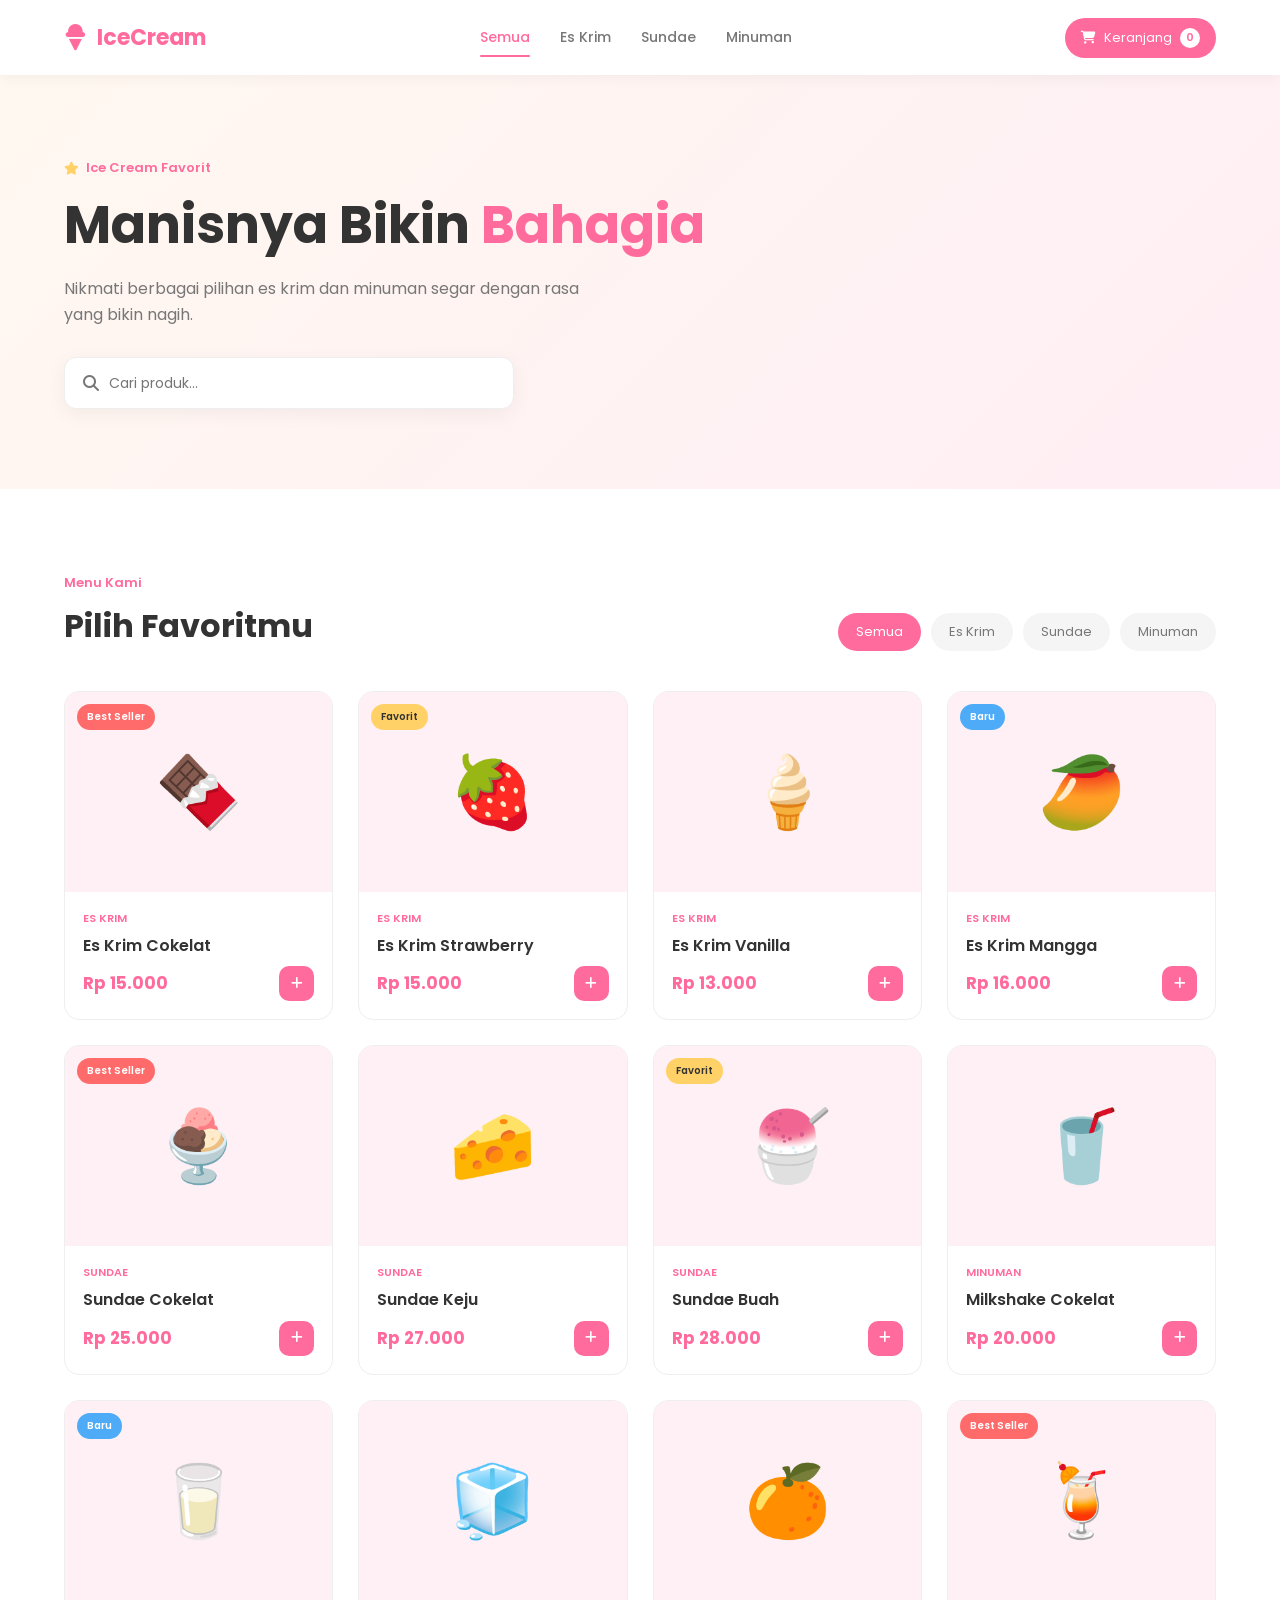
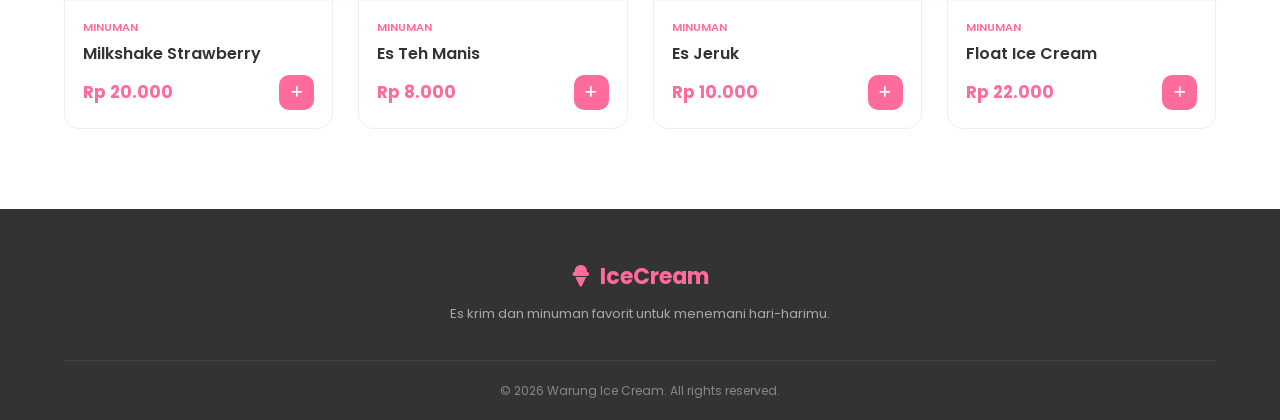
==== index.html @ 1f5b08a6 "tugas pertemuan 9" ====
<!DOCTYPE html>
<html lang="id">
<head>
    <meta charset="UTF-8">
    <meta name="viewport" content="width=device-width, initial-scale=1.0">

    <title>Warung Ice Cream</title>
    <script src="https://code.jquery.com/jquery-3.7.1.min.js"></script>
    <link
        rel="stylesheet"
        href="https://cdnjs.cloudflare.com/ajax/libs/font-awesome/6.4.0/css/all.min.css"
    >
    <link
        href="https://fonts.googleapis.com/css2?family=Poppins:wght@400;500;600;700&display=swap"
        rel="stylesheet"
    >
    <link rel="stylesheet" href="style.css">
</head>

<body>
    <nav class="navbar">
        <div class="container navbar-content">

            <div class="logo">
                <i class="fas fa-ice-cream"></i>
                <span>IceCream</span>
            </div>

            <div class="nav-menu">
                <a href="#" class="nav-link active" data-filter="all">
                    Semua
                </a>

                <a href="#" class="nav-link" data-filter="es-krim">
                    Es Krim
                </a>

                <a href="#" class="nav-link" data-filter="sundae">
                    Sundae
                </a>

                <a href="#" class="nav-link" data-filter="minuman">
                    Minuman
                </a>
            </div>

            <button class="cart-btn" id="openCart">
                <i class="fas fa-shopping-cart"></i>
                <span>Keranjang</span>
                <span class="cart-count">0</span>
            </button>

            <button class="hamburger" id="hamburger">
                <i class="fas fa-bars"></i>
            </button>

        </div>
    </nav>

    <section class="hero">
        <div class="container hero-content">

            <div class="hero-text">
                <span class="hero-label">
                    <i class="fas fa-star"></i>
                    Ice Cream Favorit
                </span>

                <h1>
                    Manisnya Bikin
                    <span>Bahagia</span>
                </h1>

                <p>
                    Nikmati berbagai pilihan es krim dan minuman
                    segar dengan rasa yang bikin nagih.
                </p>

                <div class="search-box">
                    <i class="fas fa-search"></i>

                    <input
                        type="text"
                        id="searchProduk"
                        placeholder="Cari produk..."
                    >
                </div>
            </div>

        </div>
    </section>

    <section class="produk-section">
        <div class="container">

            <div class="section-header">
                <div>
                    <span class="section-label">Menu Kami</span>
                    <h2>Pilih Favoritmu</h2>
                </div>

                <div class="filter-buttons">
                    <button
                        class="filter-btn active"
                        data-cat="all"
                    >
                        Semua
                    </button>

                    <button
                        class="filter-btn"
                        data-cat="es-krim"
                    >
                        Es Krim
                    </button>

                    <button
                        class="filter-btn"
                        data-cat="sundae"
                    >
                        Sundae
                    </button>

                    <button
                        class="filter-btn"
                        data-cat="minuman"
                    >
                        Minuman
                    </button>
                </div>
            </div>

            <div id="produkGrid" class="produk-grid">
            </div>

        </div>
    </section>

    <div class="cart-overlay" id="cartOverlay"></div>

    <aside class="cart-sidebar" id="cartSidebar">

        <div class="cart-header">
            <div>
                <h3>Keranjang</h3>
                <span>Pesanan kamu</span>
            </div>

            <button id="closeCart" class="close-cart">
                <i class="fas fa-times"></i>
            </button>
        </div>

        <div id="cartItems" class="cart-items">
        </div>

        <div class="cart-footer">

            <div class="cart-total">
                <span>Total</span>
                <strong id="cartTotal">
                    Rp 0
                </strong>
            </div>

            <button id="checkoutBtn" class="checkout-btn">
                <span>Checkout</span>
                <i class="fas fa-arrow-right"></i>
            </button>

        </div>

    </aside>

    <div class="toast" id="toast">
        <i class="fas fa-check-circle"></i>
        <span id="toastMessage"></span>
    </div>

    <footer class="footer">
        <div class="container">

            <div class="footer-content">

                <div class="footer-logo">
                    <i class="fas fa-ice-cream"></i>
                    <span>IceCream</span>
                </div>

                <p>
                    Es krim dan minuman favorit untuk
                    menemani hari-harimu.
                </p>

            </div>

            <div class="footer-bottom">
                <p>
                    &copy; 2026 Warung Ice Cream.
                    All rights reserved.
                </p>
            </div>

        </div>
    </footer>

    <script src="script.js"></script>

</body>
</html>
---- style.css ----
/* ================================
   RESET & GLOBAL
================================ */

* {
    margin: 0;
    padding: 0;
    box-sizing: border-box;
}

:root {
    --primary: #ff6b9d;
    --primary-dark: #e85587;
    --secondary: #ffd166;
    --cream: #fff8f0;
    --dark: #333333;
    --gray: #777777;
    --light-gray: #f5f5f5;
    --white: #ffffff;
    --border: #eeeeee;
    --success: #4caf50;
    --danger: #f44336;
}

html {
    scroll-behavior: smooth;
}

body {
    font-family: "Poppins", sans-serif;
    color: var(--dark);
    background: var(--cream);
    line-height: 1.6;
}

button,
input {
    font-family: inherit;
}

button {
    cursor: pointer;
    border: none;
}

a {
    text-decoration: none;
    color: inherit;
}

.container {
    width: 90%;
    max-width: 1200px;
    margin: 0 auto;
}


/* ================================
   NAVBAR
================================ */

.navbar {
    background: var(--white);
    position: sticky;
    top: 0;
    z-index: 1000;
    box-shadow: 0 2px 15px rgba(0, 0, 0, 0.05);
}

.navbar-content {
    height: 75px;
    display: flex;
    align-items: center;
    justify-content: space-between;
}

.logo {
    display: flex;
    align-items: center;
    gap: 10px;
    font-size: 22px;
    font-weight: 700;
    color: var(--primary);
}

.logo i {
    font-size: 26px;
}

.nav-menu {
    display: flex;
    align-items: center;
    gap: 30px;
}

.nav-link {
    color: var(--gray);
    font-size: 14px;
    font-weight: 500;
    position: relative;
    transition: 0.3s;
}

.nav-link:hover,
.nav-link.active {
    color: var(--primary);
}

.nav-link.active::after {
    content: "";
    position: absolute;
    width: 100%;
    height: 2px;
    background: var(--primary);
    bottom: -8px;
    left: 0;
    border-radius: 5px;
}

.cart-btn {
    display: flex;
    align-items: center;
    gap: 8px;
    background: var(--primary);
    color: var(--white);
    padding: 10px 16px;
    border-radius: 25px;
    font-size: 13px;
    transition: 0.3s;
}

.cart-btn:hover {
    background: var(--primary-dark);
    transform: translateY(-2px);
}

.cart-count {
    background: var(--white);
    color: var(--primary);
    min-width: 20px;
    height: 20px;
    display: flex;
    align-items: center;
    justify-content: center;
    border-radius: 50%;
    font-size: 11px;
    font-weight: 600;
}

.hamburger {
    display: none;
    background: transparent;
    color: var(--dark);
    font-size: 22px;
}


/* ================================
   HERO
================================ */

.hero {
    padding: 80px 0;
    background: linear-gradient(
        135deg,
        #fff8f0 0%,
        #ffeef5 100%
    );
}

.hero-content {
    display: flex;
    align-items: center;
}

.hero-text {
    max-width: 650px;
}

.hero-label {
    display: inline-flex;
    align-items: center;
    gap: 7px;
    color: var(--primary);
    font-size: 13px;
    font-weight: 600;
    margin-bottom: 15px;
}

.hero-label i {
    color: var(--secondary);
}

.hero h1 {
    font-size: 52px;
    line-height: 1.2;
    margin-bottom: 20px;
}

.hero h1 span {
    color: var(--primary);
}

.hero p {
    color: var(--gray);
    max-width: 550px;
    margin-bottom: 30px;
}

.search-box {
    width: 100%;
    max-width: 450px;
    height: 52px;
    background: var(--white);
    border: 1px solid var(--border);
    border-radius: 12px;
    display: flex;
    align-items: center;
    padding: 0 18px;
    gap: 10px;
    box-shadow: 0 5px 20px rgba(0, 0, 0, 0.05);
}

.search-box i {
    color: var(--gray);
}

.search-box input {
    border: none;
    outline: none;
    width: 100%;
    font-size: 14px;
}


/* ================================
   PRODUK
================================ */

.produk-section {
    padding: 80px 0;
    background: var(--white);
}

.section-header {
    display: flex;
    justify-content: space-between;
    align-items: flex-end;
    margin-bottom: 40px;
}

.section-label {
    color: var(--primary);
    font-size: 13px;
    font-weight: 600;
}

.section-header h2 {
    font-size: 32px;
    margin-top: 5px;
}

.filter-buttons {
    display: flex;
    gap: 10px;
}

.filter-btn {
    padding: 9px 18px;
    border-radius: 20px;
    background: var(--light-gray);
    color: var(--gray);
    font-size: 13px;
    transition: 0.3s;
}

.filter-btn:hover,
.filter-btn.active {
    background: var(--primary);
    color: var(--white);
}

.produk-grid {
    display: grid;
    grid-template-columns: repeat(4, 1fr);
    gap: 25px;
}


/* ================================
   PRODUCT CARD
================================ */

.produk-card {
    background: var(--white);
    border: 1px solid var(--border);
    border-radius: 15px;
    overflow: hidden;
    position: relative;
    transition: 0.3s;
}

.produk-card:hover {
    transform: translateY(-5px);
    box-shadow: 0 12px 30px rgba(0, 0, 0, 0.08);
}

.produk-image {
    height: 200px;
    background: #fff0f5;
    display: flex;
    align-items: center;
    justify-content: center;
    font-size: 70px;
    position: relative;
}

.produk-badge {
    position: absolute;
    top: 12px;
    left: 12px;
    padding: 5px 10px;
    border-radius: 20px;
    font-size: 10px;
    font-weight: 600;
}

.produk-badge.hot {
    background: #ff6b6b;
    color: var(--white);
}

.produk-badge.new {
    background: #4dabf7;
    color: var(--white);
}

.produk-badge.favorit {
    background: var(--secondary);
    color: var(--dark);
}

.produk-info {
    padding: 18px;
}

.produk-category {
    color: var(--primary);
    font-size: 11px;
    text-transform: uppercase;
    font-weight: 600;
    margin-bottom: 5px;
}

.produk-name {
    font-size: 16px;
    font-weight: 600;
    margin-bottom: 8px;
}

.produk-bottom {
    display: flex;
    align-items: center;
    justify-content: space-between;
}

.produk-price {
    font-size: 17px;
    font-weight: 700;
    color: var(--primary);
}

.add-cart {
    width: 35px;
    height: 35px;
    background: var(--primary);
    color: var(--white);
    border-radius: 10px;
    display: flex;
    align-items: center;
    justify-content: center;
    transition: 0.3s;
}

.add-cart:hover {
    background: var(--primary-dark);
    transform: scale(1.08);
}


/* ================================
   CART SIDEBAR
================================ */

.cart-overlay {
    position: fixed;
    inset: 0;
    background: rgba(0, 0, 0, 0.4);
    z-index: 1999;
    opacity: 0;
    visibility: hidden;
    transition: 0.3s;
}

.cart-overlay.show {
    opacity: 1;
    visibility: visible;
}

.cart-sidebar {
    position: fixed;
    right: -420px;
    top: 0;
    width: 400px;
    height: 100vh;
    background: var(--white);
    z-index: 2000;
    transition: 0.3s;
    display: flex;
    flex-direction: column;
}

.cart-sidebar.show {
    right: 0;
}

.cart-header {
    padding: 25px;
    display: flex;
    align-items: center;
    justify-content: space-between;
    border-bottom: 1px solid var(--border);
}

.cart-header h3 {
    font-size: 20px;
}

.cart-header span {
    font-size: 12px;
    color: var(--gray);
}

.close-cart {
    width: 35px;
    height: 35px;
    border-radius: 50%;
    background: var(--light-gray);
    color: var(--gray);
}

.cart-items {
    flex: 1;
    overflow-y: auto;
    padding: 20px;
}

.empty-cart {
    text-align: center;
    color: var(--gray);
    padding: 60px 20px;
}

.empty-cart i {
    font-size: 50px;
    margin-bottom: 15px;
    color: #ddd;
}

.cart-item {
    display: flex;
    gap: 12px;
    padding: 15px 0;
    border-bottom: 1px solid var(--border);
}

.cart-item-image {
    width: 65px;
    height: 65px;
    background: #fff0f5;
    border-radius: 10px;
    display: flex;
    align-items: center;
    justify-content: center;
    font-size: 30px;
}

.cart-item-info {
    flex: 1;
}

.cart-item-name {
    font-size: 14px;
    font-weight: 600;
    margin-bottom: 4px;
}

.cart-item-price {
    font-size: 13px;
    color: var(--primary);
    font-weight: 600;
}

.cart-item-actions {
    display: flex;
    align-items: center;
    justify-content: space-between;
    margin-top: 8px;
}

.qty-control {
    display: flex;
    align-items: center;
    gap: 10px;
}

.qty-btn {
    width: 25px;
    height: 25px;
    border-radius: 6px;
    background: var(--light-gray);
    color: var(--dark);
}

.qty-value {
    font-size: 13px;
    font-weight: 600;
}

.remove-item {
    background: transparent;
    color: var(--danger);
    font-size: 12px;
}

.cart-footer {
    padding: 20px;
    border-top: 1px solid var(--border);
}

.cart-total {
    display: flex;
    justify-content: space-between;
    margin-bottom: 15px;
}

.cart-total span {
    color: var(--gray);
}

.cart-total strong {
    font-size: 20px;
    color: var(--primary);
}

.checkout-btn {
    width: 100%;
    padding: 14px;
    background: var(--primary);
    color: var(--white);
    border-radius: 10px;
    display: flex;
    align-items: center;
    justify-content: center;
    gap: 10px;
    font-weight: 600;
    transition: 0.3s;
}

.checkout-btn:hover {
    background: var(--primary-dark);
}


/* ================================
   TOAST
================================ */

.toast {
    position: fixed;
    right: 25px;
    bottom: 25px;
    background: var(--dark);
    color: var(--white);
    padding: 13px 18px;
    border-radius: 10px;
    display: flex;
    align-items: center;
    gap: 10px;
    transform: translateY(100px);
    opacity: 0;
    visibility: hidden;
    transition: 0.3s;
    z-index: 3000;
    font-size: 13px;
}

.toast.show {
    transform: translateY(0);
    opacity: 1;
    visibility: visible;
}

.toast i {
    color: var(--success);
}


/* ================================
   FOOTER
================================ */

.footer {
    background: var(--dark);
    color: var(--white);
    padding: 50px 0 20px;
}

.footer-content {
    text-align: center;
}

.footer-logo {
    display: inline-flex;
    align-items: center;
    gap: 10px;
    font-size: 22px;
    font-weight: 700;
    color: var(--primary);
    margin-bottom: 10px;
}

.footer-content p {
    color: #aaa;
    font-size: 13px;
}

.footer-bottom {
    border-top: 1px solid #444;
    margin-top: 35px;
    padding-top: 20px;
    text-align: center;
}

.footer-bottom p {
    color: #888;
    font-size: 12px;
}


/* ================================
   RESPONSIVE
================================ */

@media (max-width: 992px) {

    .produk-grid {
        grid-template-columns: repeat(3, 1fr);
    }

    .hero h1 {
        font-size: 45px;
    }
}


@media (max-width: 768px) {

    .nav-menu {
        display: none;
    }

    .cart-btn span:not(.cart-count) {
        display: none;
    }

    .hamburger {
        display: block;
    }

    .hero {
        padding: 60px 0;
    }

    .hero h1 {
        font-size: 40px;
    }

    .section-header {
        flex-direction: column;
        align-items: flex-start;
        gap: 20px;
    }

    .filter-buttons {
        width: 100%;
        overflow-x: auto;
        padding-bottom: 5px;
    }

    .produk-grid {
        grid-template-columns: repeat(2, 1fr);
    }

    .cart-sidebar {
        width: 90%;
        max-width: 400px;
    }
}


@media (max-width: 480px) {

    .navbar-content {
        height: 65px;
    }

    .logo {
        font-size: 18px;
    }

    .hero {
        padding: 50px 0;
    }

    .hero h1 {
        font-size: 32px;
    }

    .hero p {
        font-size: 13px;
    }

    .produk-section {
        padding: 60px 0;
    }

    .section-header h2 {
        font-size: 26px;
    }

    .produk-grid {
        grid-template-columns: 1fr;
    }

    .produk-image {
        height: 220px;
    }

    .cart-sidebar {
        width: 100%;
    }

    .toast {
        left: 20px;
        right: 20px;
        bottom: 20px;
    }
}
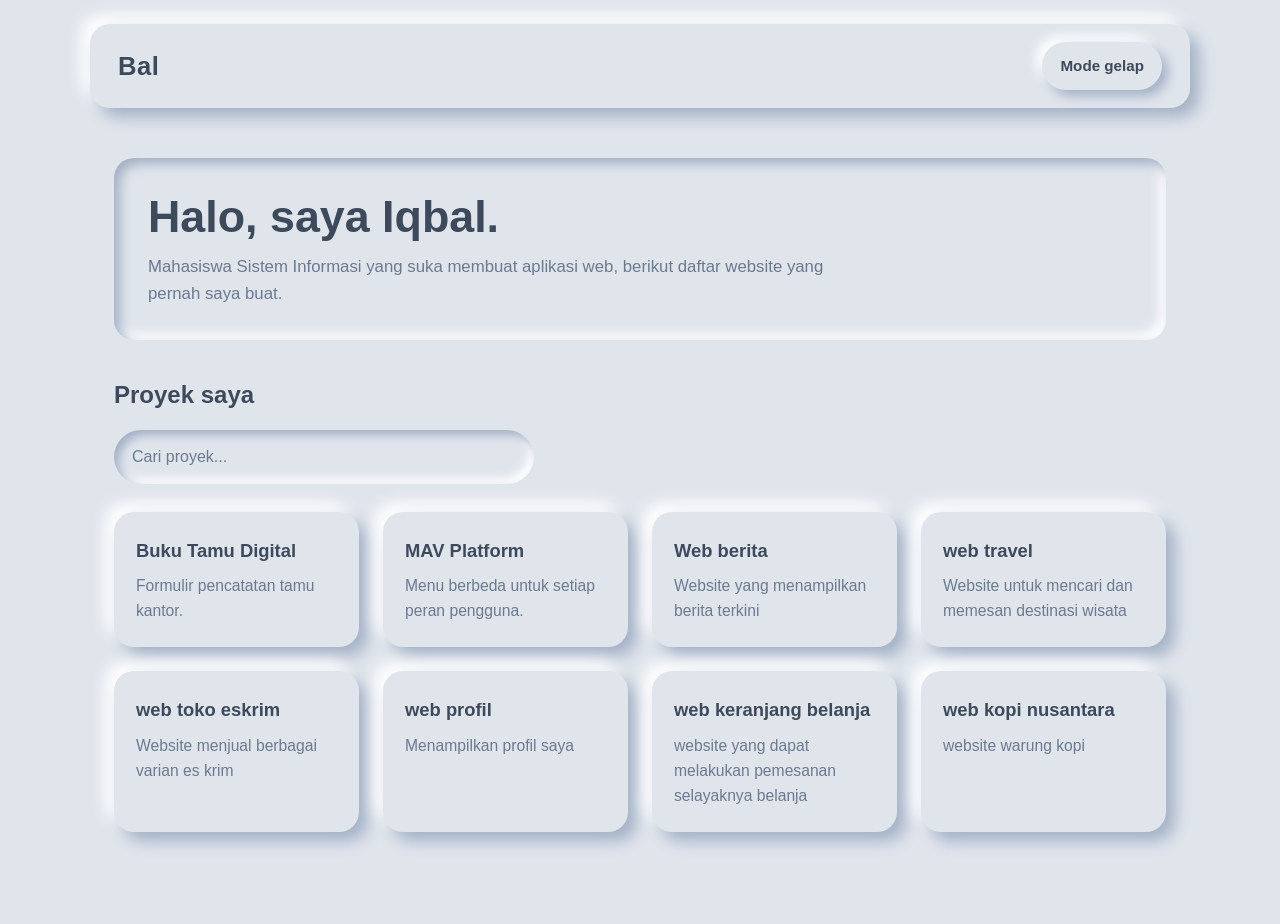
==== commit 5f8a32f3: "commit" ====
--- a/index.html
+++ b/index.html
@@ -1,210 +1,78 @@
 <!DOCTYPE html>
 <html lang="id">
+
 <head>
     <meta charset="UTF-8">
-    <meta name="viewport" content="width=device-width, initial-scale=1.0">
-
-    <title>Warung Ice Cream</title>
-    <script src="https://code.jquery.com/jquery-3.7.1.min.js"></script>
-    <link
-        rel="stylesheet"
-        href="https://cdnjs.cloudflare.com/ajax/libs/font-awesome/6.4.0/css/all.min.css"
-    >
-    <link
-        href="https://fonts.googleapis.com/css2?family=Poppins:wght@400;500;600;700&display=swap"
-        rel="stylesheet"
-    >
+    <meta name="viewport" content="width=device-width, initial-scale=1">
+    <title>Portofolio Iqbal</title>
+    <!-- Menghubungkan file CSS -->
     <link rel="stylesheet" href="style.css">
 </head>
 
 <body>
-    <nav class="navbar">
-        <div class="container navbar-content">
+    <!-- ===== Bagian atas ===== -->
+    <header class="header">
+        <h2 class="logo">Bal</h2>
+        <button id="tombol-tema">Mode gelap</button>
+    </header>
+    <main class="isi">
+        <!-- ===== Perkenalan ===== -->
+        <section class="perkenalan">
+            <h1>Halo, saya Iqbal.</h1>
+            <p>Mahasiswa Sistem Informasi yang suka membuat aplikasi web, berikut daftar website yang pernah saya buat.</p>
+        </section>
+        <!-- ===== Daftar proyek ===== -->
+        <h2>Proyek saya</h2>
+        <!-- Kotak pencarian (dipakai oleh script.js) -->
+        <input type="text" id="cari" placeholder="Cari proyek...">
+        <section class="daftar-proyek">
+            <!-- Satu kartu = satu proyek.
+href mengarah ke index.html di dalam folder proyek tersebut. -->
+            <a class="kartu" href="buku-tamu-digital/index.html">
+                <h3>Buku Tamu Digital</h3>
+                <p>Formulir pencatatan tamu kantor.</p>
+            </a>
+            <a class="kartu" href="mav-platform/index.html">
+                <h3>MAV Platform</h3>
+                <p>Menu berbeda untuk setiap peran pengguna.</p>
+            </a>
 
-            <div class="logo">
-                <i class="fas fa-ice-cream"></i>
-                <span>IceCream</span>
-            </div>
+            <a class="kartu" href="web-berita/index.html">
+                <h3>Web berita</h3>
+                <p>Website yang menampilkan berita terkini </p>
+            </a>
 
-            <div class="nav-menu">
-                <a href="#" class="nav-link active" data-filter="all">
-                    Semua
-                </a>
+            <a class="kartu" href="web-travel/index.html">
+                <h3>web travel</h3>
+                <p>Website untuk mencari dan memesan destinasi wisata</p>
+            </a>
 
-                <a href="#" class="nav-link" data-filter="es-krim">
-                    Es Krim
-                </a>
+            <a class="kartu" href="web-eskrim/index.html">
+                <h3>web toko eskrim</h3>
+                <p>Website menjual berbagai varian es krim</p>
+            </a>
 
-                <a href="#" class="nav-link" data-filter="sundae">
-                    Sundae
-                </a>
+            <a class="kartu" href="web-portofolio/indexx.html">
+                <h3>web profil</h3>
+                <p>Menampilkan profil saya</p>
+            </a>
 
-                <a href="#" class="nav-link" data-filter="minuman">
-                    Minuman
-                </a>
-            </div>
+            <a class="kartu" href="web-kernjang belanja/index.html">
+                <h3>web keranjang belanja</h3>
+                <p>website yang dapat melakukan pemesanan selayaknya belanja</p>
+            </a>
 
-            <button class="cart-btn" id="openCart">
-                <i class="fas fa-shopping-cart"></i>
-                <span>Keranjang</span>
-                <span class="cart-count">0</span>
-            </button>
+            <a class="kartu" href="web-kopi/index.html">
+                <h3>web kopi nusantara</h3>
+                <p>website warung kopi</p>
+            </a>
+            <!-- Mau menambah proyek? Salin satu blok <a class="kartu"> di atas,
+lalu ubah href, judul, dan deskripsinya. -->
+        </section>
+        <p id="pesan-kosong" class="pesan-kosong">Proyek tidak ditemukan.</p>
+    </main>
+    <!-- Menghubungkan file JavaScript (letakkan paling bawah) -->
+    <script src="script.js"></script>
+</body>
 
-            <button class="hamburger" id="hamburger">
-                <i class="fas fa-bars"></i>
-            </button>
-
-        </div>
-    </nav>
-
-    <section class="hero">
-        <div class="container hero-content">
-
-            <div class="hero-text">
-                <span class="hero-label">
-                    <i class="fas fa-star"></i>
-                    Ice Cream Favorit
-                </span>
-
-                <h1>
-                    Manisnya Bikin
-                    <span>Bahagia</span>
-                </h1>
-
-                <p>
-                    Nikmati berbagai pilihan es krim dan minuman
-                    segar dengan rasa yang bikin nagih.
-                </p>
-
-                <div class="search-box">
-                    <i class="fas fa-search"></i>
-
-                    <input
-                        type="text"
-                        id="searchProduk"
-                        placeholder="Cari produk..."
-                    >
-                </div>
-            </div>
-
-        </div>
-    </section>
-
-    <section class="produk-section">
-        <div class="container">
-
-            <div class="section-header">
-                <div>
-                    <span class="section-label">Menu Kami</span>
-                    <h2>Pilih Favoritmu</h2>
-                </div>
-
-                <div class="filter-buttons">
-                    <button
-                        class="filter-btn active"
-                        data-cat="all"
-                    >
-                        Semua
-                    </button>
-
-                    <button
-                        class="filter-btn"
-                        data-cat="es-krim"
-                    >
-                        Es Krim
-                    </button>
-
-                    <button
-                        class="filter-btn"
-                        data-cat="sundae"
-                    >
-                        Sundae
-                    </button>
-
-                    <button
-                        class="filter-btn"
-                        data-cat="minuman"
-                    >
-                        Minuman
-                    </button>
-                </div>
-            </div>
-
-            <div id="produkGrid" class="produk-grid">
-            </div>
-
-        </div>
-    </section>
-
-    <div class="cart-overlay" id="cartOverlay"></div>
-
-    <aside class="cart-sidebar" id="cartSidebar">
-
-        <div class="cart-header">
-            <div>
-                <h3>Keranjang</h3>
-                <span>Pesanan kamu</span>
-            </div>
-
-            <button id="closeCart" class="close-cart">
-                <i class="fas fa-times"></i>
-            </button>
-        </div>
-
-        <div id="cartItems" class="cart-items">
-        </div>
-
-        <div class="cart-footer">
-
-            <div class="cart-total">
-                <span>Total</span>
-                <strong id="cartTotal">
-                    Rp 0
-                </strong>
-            </div>
-
-            <button id="checkoutBtn" class="checkout-btn">
-                <span>Checkout</span>
-                <i class="fas fa-arrow-right"></i>
-            </button>
-
-        </div>
-
-    </aside>
-
-    <div class="toast" id="toast">
-        <i class="fas fa-check-circle"></i>
-        <span id="toastMessage"></span>
-    </div>
-
-    <footer class="footer">
-        <div class="container">
-
-            <div class="footer-content">
-
-                <div class="footer-logo">
-                    <i class="fas fa-ice-cream"></i>
-                    <span>IceCream</span>
-                </div>
-
-                <p>
-                    Es krim dan minuman favorit untuk
-                    menemani hari-harimu.
-                </p>
-
-            </div>
-
-            <div class="footer-bottom">
-                <p>
-                    &copy; 2026 Warung Ice Cream.
-                    All rights reserved.
-                </p>
-            </div>
-
-        </div>
-    </footer>
-
-    <script src="script.js"></script>
-
-</body>
 </html>
--- a/style.css
+++ b/style.css
@@ -1,759 +1,234 @@
-/* ================================
-   RESET & GLOBAL
-================================ */
+
+:root {
+  --bg: #e0e5ec;
+  --surface: #e0e5ec;
+  --text: #3d4a5c;
+  --muted: #6b7a90;
+  --accent: #6c63ff;
+  --shadow-dark: #a3b1c6;
+  --shadow-light: #ffffff;
+  --radius: 20px;
+  --radius-sm: 14px;
+}
+
+body.dark {
+  --bg: #2b2f36;
+  --surface: #2b2f36;
+  --text: #e6ebf2;
+  --muted: #a7b1c2;
+  --accent: #8b84ff;
+  --shadow-dark: #1f2228;
+  --shadow-light: #373c45;
+}
 
 * {
-    margin: 0;
-    padding: 0;
-    box-sizing: border-box;
-}
-
-:root {
-    --primary: #ff6b9d;
-    --primary-dark: #e85587;
-    --secondary: #ffd166;
-    --cream: #fff8f0;
-    --dark: #333333;
-    --gray: #777777;
-    --light-gray: #f5f5f5;
-    --white: #ffffff;
-    --border: #eeeeee;
-    --success: #4caf50;
-    --danger: #f44336;
-}
-
-html {
-    scroll-behavior: smooth;
+  box-sizing: border-box;
+}
+
+html, body {
+  margin: 0;
+  padding: 0;
 }
 
 body {
-    font-family: "Poppins", sans-serif;
-    color: var(--dark);
-    background: var(--cream);
-    line-height: 1.6;
-}
-
-button,
-input {
-    font-family: inherit;
-}
-
-button {
-    cursor: pointer;
-    border: none;
+  font-family: "Segoe UI", Tahoma, Geneva, Verdana, sans-serif;
+  background: var(--bg);
+  color: var(--text);
+  line-height: 1.6;
+  min-height: 100vh;
+  transition: background 0.3s ease, color 0.3s ease;
 }
 
 a {
-    text-decoration: none;
-    color: inherit;
-}
-
-.container {
-    width: 90%;
-    max-width: 1200px;
-    margin: 0 auto;
-}
-
-
-/* ================================
-   NAVBAR
-================================ */
-
-.navbar {
-    background: var(--white);
-    position: sticky;
-    top: 0;
-    z-index: 1000;
-    box-shadow: 0 2px 15px rgba(0, 0, 0, 0.05);
-}
-
-.navbar-content {
-    height: 75px;
-    display: flex;
-    align-items: center;
-    justify-content: space-between;
+  color: inherit;
+  text-decoration: none;
+}
+
+/* ===== Header ===== */
+.header {
+  max-width: 1100px;
+  margin: 24px auto 0;
+  padding: 18px 28px;
+  display: flex;
+  align-items: center;
+  justify-content: space-between;
+  background: var(--surface);
+  border-radius: var(--radius);
+  box-shadow: 9px 9px 16px var(--shadow-dark), -9px -9px 16px var(--shadow-light);
 }
 
 .logo {
-    display: flex;
-    align-items: center;
-    gap: 10px;
-    font-size: 22px;
-    font-weight: 700;
-    color: var(--primary);
-}
-
-.logo i {
-    font-size: 26px;
-}
-
-.nav-menu {
-    display: flex;
-    align-items: center;
-    gap: 30px;
-}
-
-.nav-link {
-    color: var(--gray);
-    font-size: 14px;
-    font-weight: 500;
-    position: relative;
-    transition: 0.3s;
-}
-
-.nav-link:hover,
-.nav-link.active {
-    color: var(--primary);
-}
-
-.nav-link.active::after {
-    content: "";
-    position: absolute;
-    width: 100%;
-    height: 2px;
-    background: var(--primary);
-    bottom: -8px;
-    left: 0;
-    border-radius: 5px;
-}
-
-.cart-btn {
-    display: flex;
-    align-items: center;
-    gap: 8px;
-    background: var(--primary);
-    color: var(--white);
-    padding: 10px 16px;
-    border-radius: 25px;
-    font-size: 13px;
-    transition: 0.3s;
-}
-
-.cart-btn:hover {
-    background: var(--primary-dark);
-    transform: translateY(-2px);
-}
-
-.cart-count {
-    background: var(--white);
-    color: var(--primary);
-    min-width: 20px;
-    height: 20px;
-    display: flex;
-    align-items: center;
-    justify-content: center;
-    border-radius: 50%;
-    font-size: 11px;
-    font-weight: 600;
-}
-
-.hamburger {
-    display: none;
-    background: transparent;
-    color: var(--dark);
-    font-size: 22px;
-}
-
-
-/* ================================
-   HERO
-================================ */
-
-.hero {
-    padding: 80px 0;
-    background: linear-gradient(
-        135deg,
-        #fff8f0 0%,
-        #ffeef5 100%
-    );
-}
-
-.hero-content {
-    display: flex;
-    align-items: center;
-}
-
-.hero-text {
-    max-width: 650px;
-}
-
-.hero-label {
-    display: inline-flex;
-    align-items: center;
-    gap: 7px;
-    color: var(--primary);
-    font-size: 13px;
-    font-weight: 600;
-    margin-bottom: 15px;
-}
-
-.hero-label i {
-    color: var(--secondary);
-}
-
-.hero h1 {
-    font-size: 52px;
-    line-height: 1.2;
-    margin-bottom: 20px;
-}
-
-.hero h1 span {
-    color: var(--primary);
-}
-
-.hero p {
-    color: var(--gray);
-    max-width: 550px;
-    margin-bottom: 30px;
-}
-
-.search-box {
-    width: 100%;
-    max-width: 450px;
-    height: 52px;
-    background: var(--white);
-    border: 1px solid var(--border);
-    border-radius: 12px;
-    display: flex;
-    align-items: center;
-    padding: 0 18px;
-    gap: 10px;
-    box-shadow: 0 5px 20px rgba(0, 0, 0, 0.05);
-}
-
-.search-box i {
-    color: var(--gray);
-}
-
-.search-box input {
-    border: none;
-    outline: none;
-    width: 100%;
-    font-size: 14px;
-}
-
-
-/* ================================
-   PRODUK
-================================ */
-
-.produk-section {
-    padding: 80px 0;
-    background: var(--white);
-}
-
-.section-header {
-    display: flex;
-    justify-content: space-between;
-    align-items: flex-end;
-    margin-bottom: 40px;
-}
-
-.section-label {
-    color: var(--primary);
-    font-size: 13px;
-    font-weight: 600;
-}
-
-.section-header h2 {
-    font-size: 32px;
-    margin-top: 5px;
-}
-
-.filter-buttons {
-    display: flex;
-    gap: 10px;
-}
-
-.filter-btn {
-    padding: 9px 18px;
-    border-radius: 20px;
-    background: var(--light-gray);
-    color: var(--gray);
-    font-size: 13px;
-    transition: 0.3s;
-}
-
-.filter-btn:hover,
-.filter-btn.active {
-    background: var(--primary);
-    color: var(--white);
-}
-
-.produk-grid {
-    display: grid;
-    grid-template-columns: repeat(4, 1fr);
-    gap: 25px;
-}
-
-
-/* ================================
-   PRODUCT CARD
-================================ */
-
-.produk-card {
-    background: var(--white);
-    border: 1px solid var(--border);
-    border-radius: 15px;
-    overflow: hidden;
-    position: relative;
-    transition: 0.3s;
-}
-
-.produk-card:hover {
-    transform: translateY(-5px);
-    box-shadow: 0 12px 30px rgba(0, 0, 0, 0.08);
-}
-
-.produk-image {
-    height: 200px;
-    background: #fff0f5;
-    display: flex;
-    align-items: center;
-    justify-content: center;
-    font-size: 70px;
-    position: relative;
-}
-
-.produk-badge {
-    position: absolute;
-    top: 12px;
-    left: 12px;
-    padding: 5px 10px;
-    border-radius: 20px;
-    font-size: 10px;
-    font-weight: 600;
-}
-
-.produk-badge.hot {
-    background: #ff6b6b;
-    color: var(--white);
-}
-
-.produk-badge.new {
-    background: #4dabf7;
-    color: var(--white);
-}
-
-.produk-badge.favorit {
-    background: var(--secondary);
-    color: var(--dark);
-}
-
-.produk-info {
-    padding: 18px;
-}
-
-.produk-category {
-    color: var(--primary);
-    font-size: 11px;
-    text-transform: uppercase;
-    font-weight: 600;
-    margin-bottom: 5px;
-}
-
-.produk-name {
-    font-size: 16px;
-    font-weight: 600;
-    margin-bottom: 8px;
-}
-
-.produk-bottom {
-    display: flex;
-    align-items: center;
-    justify-content: space-between;
-}
-
-.produk-price {
-    font-size: 17px;
-    font-weight: 700;
-    color: var(--primary);
-}
-
-.add-cart {
-    width: 35px;
-    height: 35px;
-    background: var(--primary);
-    color: var(--white);
-    border-radius: 10px;
-    display: flex;
-    align-items: center;
-    justify-content: center;
-    transition: 0.3s;
-}
-
-.add-cart:hover {
-    background: var(--primary-dark);
-    transform: scale(1.08);
-}
-
-
-/* ================================
-   CART SIDEBAR
-================================ */
-
-.cart-overlay {
-    position: fixed;
-    inset: 0;
-    background: rgba(0, 0, 0, 0.4);
-    z-index: 1999;
-    opacity: 0;
-    visibility: hidden;
-    transition: 0.3s;
-}
-
-.cart-overlay.show {
-    opacity: 1;
-    visibility: visible;
-}
-
-.cart-sidebar {
-    position: fixed;
-    right: -420px;
-    top: 0;
-    width: 400px;
-    height: 100vh;
-    background: var(--white);
-    z-index: 2000;
-    transition: 0.3s;
-    display: flex;
-    flex-direction: column;
-}
-
-.cart-sidebar.show {
-    right: 0;
-}
-
-.cart-header {
-    padding: 25px;
-    display: flex;
-    align-items: center;
-    justify-content: space-between;
-    border-bottom: 1px solid var(--border);
-}
-
-.cart-header h3 {
-    font-size: 20px;
-}
-
-.cart-header span {
-    font-size: 12px;
-    color: var(--gray);
-}
-
-.close-cart {
-    width: 35px;
-    height: 35px;
-    border-radius: 50%;
-    background: var(--light-gray);
-    color: var(--gray);
-}
-
-.cart-items {
-    flex: 1;
-    overflow-y: auto;
-    padding: 20px;
-}
-
-.empty-cart {
-    text-align: center;
-    color: var(--gray);
-    padding: 60px 20px;
-}
-
-.empty-cart i {
-    font-size: 50px;
-    margin-bottom: 15px;
-    color: #ddd;
-}
-
-.cart-item {
-    display: flex;
-    gap: 12px;
-    padding: 15px 0;
-    border-bottom: 1px solid var(--border);
-}
-
-.cart-item-image {
-    width: 65px;
-    height: 65px;
-    background: #fff0f5;
-    border-radius: 10px;
-    display: flex;
-    align-items: center;
-    justify-content: center;
-    font-size: 30px;
-}
-
-.cart-item-info {
-    flex: 1;
-}
-
-.cart-item-name {
-    font-size: 14px;
-    font-weight: 600;
-    margin-bottom: 4px;
-}
-
-.cart-item-price {
-    font-size: 13px;
-    color: var(--primary);
-    font-weight: 600;
-}
-
-.cart-item-actions {
-    display: flex;
-    align-items: center;
-    justify-content: space-between;
-    margin-top: 8px;
-}
-
-.qty-control {
-    display: flex;
-    align-items: center;
-    gap: 10px;
-}
-
-.qty-btn {
-    width: 25px;
-    height: 25px;
-    border-radius: 6px;
-    background: var(--light-gray);
-    color: var(--dark);
-}
-
-.qty-value {
-    font-size: 13px;
-    font-weight: 600;
-}
-
-.remove-item {
-    background: transparent;
-    color: var(--danger);
-    font-size: 12px;
-}
-
-.cart-footer {
-    padding: 20px;
-    border-top: 1px solid var(--border);
-}
-
-.cart-total {
-    display: flex;
-    justify-content: space-between;
-    margin-bottom: 15px;
-}
-
-.cart-total span {
-    color: var(--gray);
-}
-
-.cart-total strong {
-    font-size: 20px;
-    color: var(--primary);
-}
-
-.checkout-btn {
-    width: 100%;
-    padding: 14px;
-    background: var(--primary);
-    color: var(--white);
-    border-radius: 10px;
-    display: flex;
-    align-items: center;
-    justify-content: center;
-    gap: 10px;
-    font-weight: 600;
-    transition: 0.3s;
-}
-
-.checkout-btn:hover {
-    background: var(--primary-dark);
-}
-
-
-/* ================================
-   TOAST
-================================ */
-
-.toast {
-    position: fixed;
-    right: 25px;
-    bottom: 25px;
-    background: var(--dark);
-    color: var(--white);
-    padding: 13px 18px;
-    border-radius: 10px;
-    display: flex;
-    align-items: center;
-    gap: 10px;
-    transform: translateY(100px);
-    opacity: 0;
-    visibility: hidden;
-    transition: 0.3s;
-    z-index: 3000;
-    font-size: 13px;
-}
-
-.toast.show {
-    transform: translateY(0);
-    opacity: 1;
-    visibility: visible;
-}
-
-.toast i {
-    color: var(--success);
-}
-
-
-/* ================================
-   FOOTER
-================================ */
-
-.footer {
-    background: var(--dark);
-    color: var(--white);
-    padding: 50px 0 20px;
-}
-
-.footer-content {
-    text-align: center;
-}
-
-.footer-logo {
-    display: inline-flex;
-    align-items: center;
-    gap: 10px;
-    font-size: 22px;
-    font-weight: 700;
-    color: var(--primary);
-    margin-bottom: 10px;
-}
-
-.footer-content p {
-    color: #aaa;
-    font-size: 13px;
-}
-
-.footer-bottom {
-    border-top: 1px solid #444;
-    margin-top: 35px;
-    padding-top: 20px;
-    text-align: center;
-}
-
-.footer-bottom p {
-    color: #888;
-    font-size: 12px;
-}
-
-
-/* ================================
-   RESPONSIVE
-================================ */
-
-@media (max-width: 992px) {
-
-    .produk-grid {
-        grid-template-columns: repeat(3, 1fr);
-    }
-
-    .hero h1 {
-        font-size: 45px;
-    }
-}
-
-
-@media (max-width: 768px) {
-
-    .nav-menu {
-        display: none;
-    }
-
-    .cart-btn span:not(.cart-count) {
-        display: none;
-    }
-
-    .hamburger {
-        display: block;
-    }
-
-    .hero {
-        padding: 60px 0;
-    }
-
-    .hero h1 {
-        font-size: 40px;
-    }
-
-    .section-header {
-        flex-direction: column;
-        align-items: flex-start;
-        gap: 20px;
-    }
-
-    .filter-buttons {
-        width: 100%;
-        overflow-x: auto;
-        padding-bottom: 5px;
-    }
-
-    .produk-grid {
-        grid-template-columns: repeat(2, 1fr);
-    }
-
-    .cart-sidebar {
-        width: 90%;
-        max-width: 400px;
-    }
-}
-
-
-@media (max-width: 480px) {
-
-    .navbar-content {
-        height: 65px;
-    }
-
-    .logo {
-        font-size: 18px;
-    }
-
-    .hero {
-        padding: 50px 0;
-    }
-
-    .hero h1 {
-        font-size: 32px;
-    }
-
-    .hero p {
-        font-size: 13px;
-    }
-
-    .produk-section {
-        padding: 60px 0;
-    }
-
-    .section-header h2 {
-        font-size: 26px;
-    }
-
-    .produk-grid {
-        grid-template-columns: 1fr;
-    }
-
-    .produk-image {
-        height: 220px;
-    }
-
-    .cart-sidebar {
-        width: 100%;
-    }
-
-    .toast {
-        left: 20px;
-        right: 20px;
-        bottom: 20px;
-    }
-}+  margin: 0;
+  font-size: 1.6rem;
+  font-weight: 700;
+  letter-spacing: 0.5px;
+  color: var(--text);
+}
+
+#tombol-tema {
+  font: inherit;
+  font-size: 0.95rem;
+  font-weight: 600;
+  color: var(--text);
+  background: var(--surface);
+  border: none;
+  padding: 12px 18px;
+  border-radius: 999px;
+  cursor: pointer;
+  box-shadow: 6px 6px 12px var(--shadow-dark), -6px -6px 12px var(--shadow-light);
+  transition: box-shadow 0.2s ease, color 0.2s ease, transform 0.1s ease;
+}
+
+#tombol-tema:hover {
+  color: var(--accent);
+}
+
+#tombol-tema:active {
+  box-shadow: inset 4px 4px 8px var(--shadow-dark), inset -4px -4px 8px var(--shadow-light);
+  transform: translateY(1px);
+}
+
+#tombol-tema:focus-visible {
+  outline: 2px solid var(--accent);
+  outline-offset: 3px;
+}
+
+/* ===== Main content ===== */
+.isi {
+  max-width: 1100px;
+  margin: 0 auto;
+  padding: 40px 24px 64px;
+}
+
+.perkenalan {
+  margin: 10px 0 36px;
+  padding: 32px 34px;
+  background: var(--surface);
+  border-radius: var(--radius);
+  box-shadow: inset 6px 6px 12px var(--shadow-dark), inset -6px -6px 12px var(--shadow-light);
+}
+
+.perkenalan h1 {
+  margin: 0 0 10px;
+  font-size: clamp(1.9rem, 4vw, 2.8rem);
+  line-height: 1.2;
+  color: var(--text);
+}
+
+.perkenalan p {
+  margin: 0;
+  font-size: 1.05rem;
+  color: var(--muted);
+  max-width: 720px;
+}
+
+.isi > h2 {
+  margin: 0 0 16px;
+  font-size: 1.5rem;
+  color: var(--text);
+}
+
+/* ===== Search ===== */
+#cari {
+  width: 100%;
+  max-width: 420px;
+  padding: 14px 18px;
+  margin-bottom: 28px;
+  font: inherit;
+  font-size: 1rem;
+  color: var(--text);
+  background: var(--surface);
+  border: none;
+  border-radius: 999px;
+  box-shadow: inset 5px 5px 10px var(--shadow-dark), inset -5px -5px 10px var(--shadow-light);
+  transition: box-shadow 0.2s ease;
+}
+
+#cari::placeholder {
+  color: var(--muted);
+}
+
+#cari:focus {
+  outline: none;
+  box-shadow: inset 3px 3px 6px var(--shadow-dark), inset -3px -3px 6px var(--shadow-light),
+    0 0 0 3px rgba(108, 99, 255, 0.18);
+}
+
+/* ===== Project cards ===== */
+.daftar-proyek {
+  display: grid;
+  grid-template-columns: repeat(auto-fit, minmax(240px, 1fr));
+  gap: 24px;
+}
+
+.kartu {
+  display: block;
+  padding: 24px 22px;
+  background: var(--surface);
+  border-radius: var(--radius);
+  box-shadow: 9px 9px 16px var(--shadow-dark), -9px -9px 16px var(--shadow-light);
+  transition: transform 0.2s ease, box-shadow 0.2s ease;
+}
+
+.kartu:hover {
+  transform: translateY(-4px);
+  box-shadow: 12px 12px 20px var(--shadow-dark), -12px -12px 20px var(--shadow-light);
+}
+
+.kartu:active {
+  transform: translateY(0);
+  box-shadow: inset 6px 6px 12px var(--shadow-dark), inset -6px -6px 12px var(--shadow-light);
+}
+
+.kartu h3 {
+  margin: 0 0 8px;
+  font-size: 1.15rem;
+  color: var(--text);
+}
+
+.kartu p {
+  margin: 0;
+  font-size: 0.98rem;
+  color: var(--muted);
+}
+
+.kartu:focus-visible {
+  outline: 2px solid var(--accent);
+  outline-offset: 3px;
+}
+
+/* ===== Empty state ===== */
+.pesan-kosong {
+  display: none;
+  margin-top: 24px;
+  padding: 18px 20px;
+  text-align: center;
+  color: var(--muted);
+  background: var(--surface);
+  border-radius: var(--radius-sm);
+  box-shadow: inset 4px 4px 8px var(--shadow-dark), inset -4px -4px 8px var(--shadow-light);
+}
+
+.pesan-kosong.tampil {
+  display: block;
+}
+
+/* ===== Responsive ===== */
+@media (max-width: 640px) {
+  .header {
+    margin: 16px 16px 0;
+    padding: 16px 18px;
+  }
+
+  .isi {
+    padding: 28px 16px 48px;
+  }
+
+  .perkenalan {
+    padding: 24px 20px;
+  }
+
+  #cari {
+    max-width: 100%;
+  }
+}
